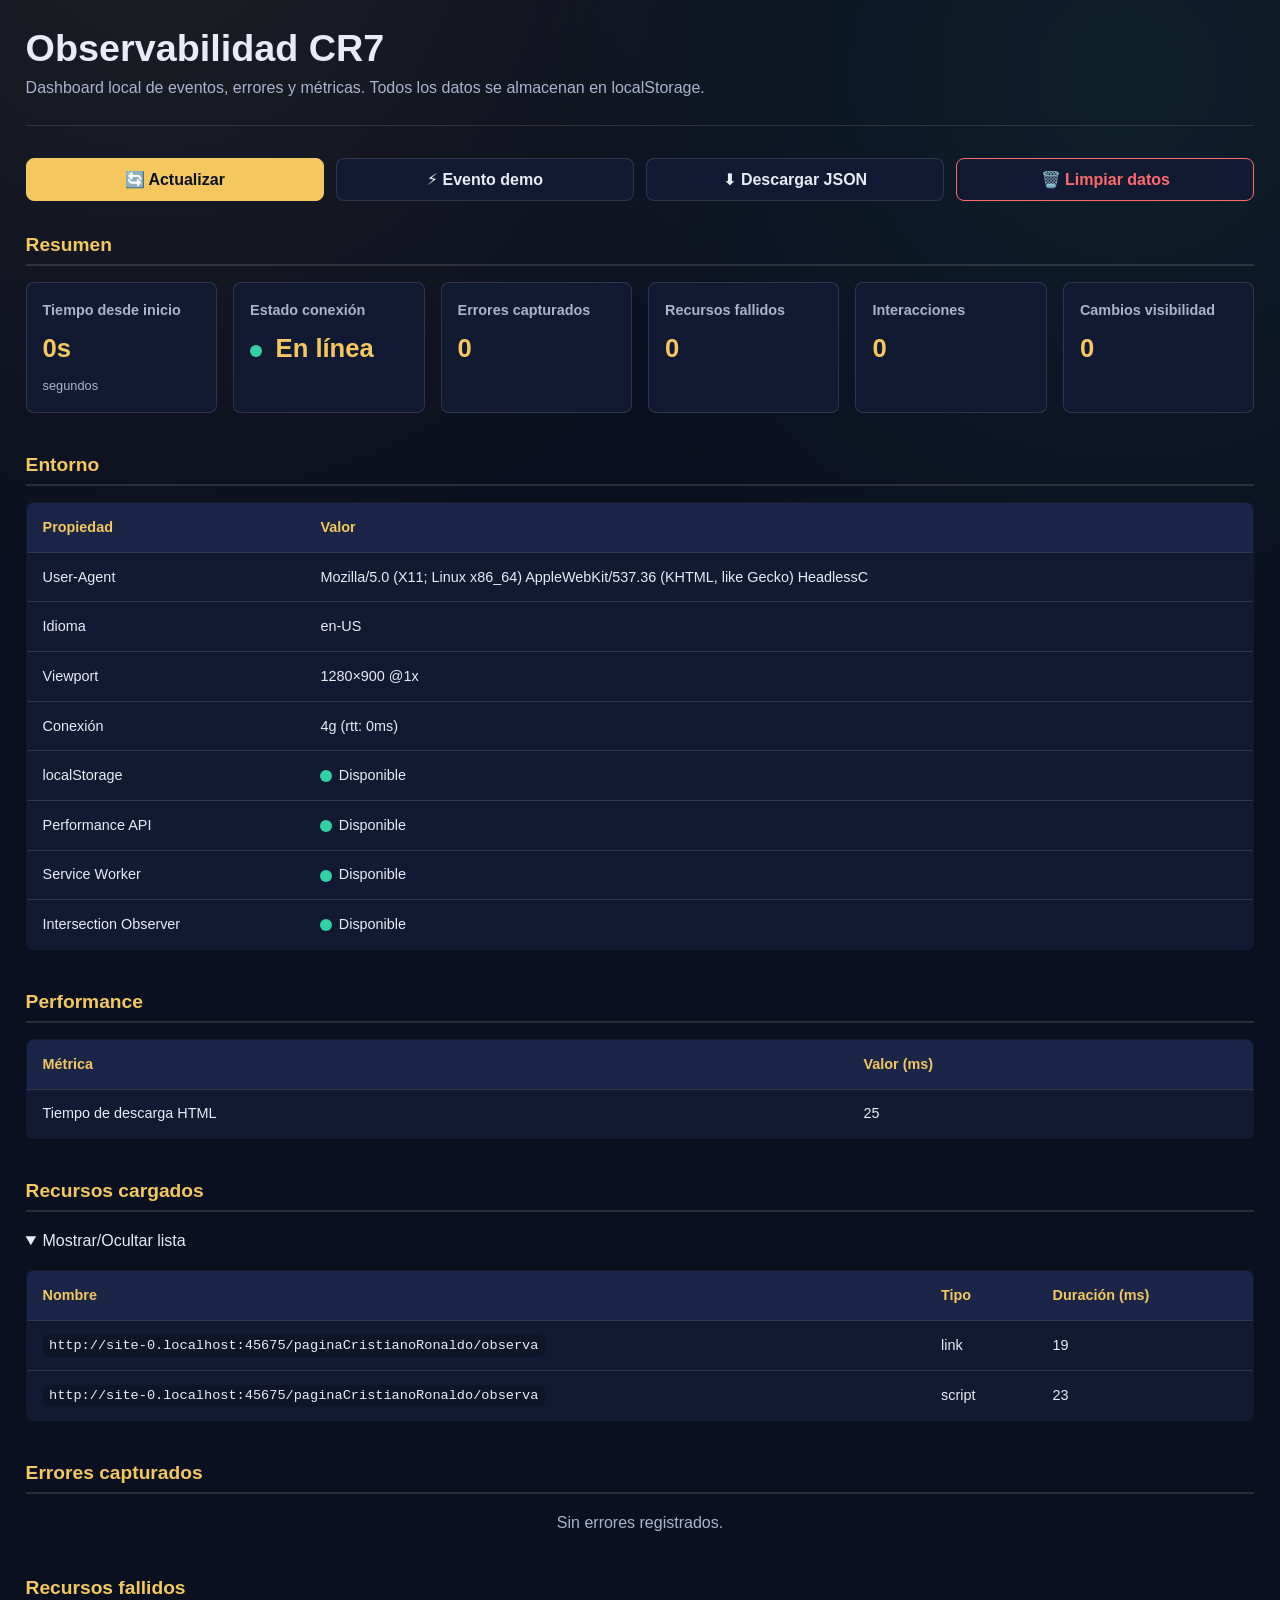
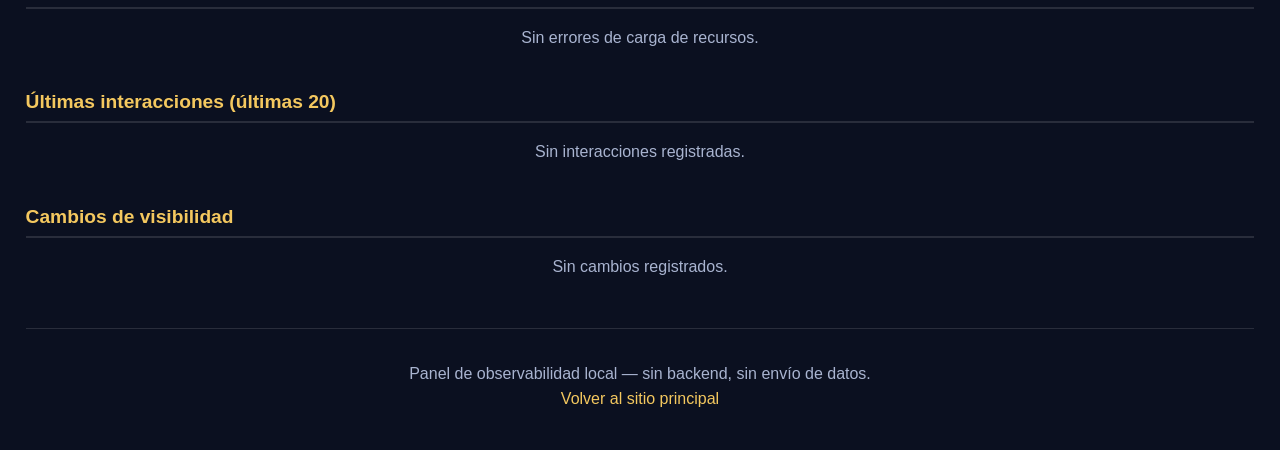
==== paginaCristianoRonaldo/observabilidad.html @ 214ea2b8 "Sitio estático sobre Cristiano Ronaldo con observabilidad local - Página en HTML/CSS/JS vanilla: bio" ====
<!DOCTYPE html>
<html lang="es">
<head>
  <meta charset="UTF-8">
  <meta name="viewport" content="width=device-width, initial-scale=1">
  <title>Observabilidad — Cristiano Ronaldo</title>
  <meta name="description" content="Dashboard de observabilidad local. Registra eventos, errores y métricas del sitio en localStorage.">
  <link rel="icon" href="data:image/svg+xml,<svg xmlns='http://www.w3.org/2000/svg' viewBox='0 0 32 32'><text y='26' font-size='26'>📊</text></svg>">
  <link rel="stylesheet" href="observabilidad.css">
</head>
<body>
  <div class="dashboard">
    <header>
      <h1>Observabilidad CR7</h1>
      <p>Dashboard local de eventos, errores y métricas. Todos los datos se almacenan en localStorage.</p>
    </header>

    <section class="controles" role="group" aria-label="Controles del dashboard">
      <button class="boton boton--primario" id="btn-actualizar" type="button">
        🔄 Actualizar
      </button>
      <button class="boton" id="btn-demo" type="button">
        ⚡ Evento demo
      </button>
      <button class="boton" id="btn-descargar" type="button">
        ⬇️ Descargar JSON
      </button>
      <button class="boton boton--peligro" id="btn-limpiar" type="button">
        🗑️ Limpiar datos
      </button>
    </section>

    <!-- RESUMEN GENERAL -->
    <section class="seccion">
      <h2 class="seccion__titulo">Resumen</h2>
      <div class="estado-grid" id="resumen-grid">
        <div class="estado-card">
          <div class="estado-card__titulo">Tiempo desde inicio</div>
          <div class="estado-card__valor" id="tiempo-sesion">—</div>
          <div class="estado-card__subtitulo">segundos</div>
        </div>
        <div class="estado-card">
          <div class="estado-card__titulo">Estado conexión</div>
          <div class="estado-card__valor">
            <span class="indicador" id="indicador-online"></span>
            <span id="estado-online">—</span>
          </div>
        </div>
        <div class="estado-card">
          <div class="estado-card__titulo">Errores capturados</div>
          <div class="estado-card__valor" id="count-errores">0</div>
        </div>
        <div class="estado-card">
          <div class="estado-card__titulo">Recursos fallidos</div>
          <div class="estado-card__valor" id="count-recursos">0</div>
        </div>
        <div class="estado-card">
          <div class="estado-card__titulo">Interacciones</div>
          <div class="estado-card__valor" id="count-interacciones">0</div>
        </div>
        <div class="estado-card">
          <div class="estado-card__titulo">Cambios visibilidad</div>
          <div class="estado-card__valor" id="count-visibilidad">0</div>
        </div>
      </div>
    </section>

    <!-- ENTORNO -->
    <section class="seccion">
      <h2 class="seccion__titulo">Entorno</h2>
      <table class="datos-tabla">
        <thead>
          <tr>
            <th scope="col">Propiedad</th>
            <th scope="col">Valor</th>
          </tr>
        </thead>
        <tbody id="tabla-entorno">
          <tr><td colspan="2" style="text-align:center; color: var(--texto-tenue);">Cargando…</td></tr>
        </tbody>
      </table>
    </section>

    <!-- PERFORMANCE -->
    <section class="seccion">
      <h2 class="seccion__titulo">Performance</h2>
      <table class="datos-tabla">
        <thead>
          <tr>
            <th scope="col">Métrica</th>
            <th scope="col">Valor (ms)</th>
          </tr>
        </thead>
        <tbody id="tabla-performance">
          <tr><td colspan="2" style="text-align:center; color: var(--texto-tenue);">No disponible</td></tr>
        </tbody>
      </table>
    </section>

    <!-- RECURSOS CAPTURADOS -->
    <section class="seccion">
      <h2 class="seccion__titulo">Recursos cargados</h2>
      <details open>
        <summary>Mostrar/Ocultar lista</summary>
        <table class="datos-tabla" style="margin-top: 1rem;">
          <thead>
            <tr>
              <th scope="col">Nombre</th>
              <th scope="col">Tipo</th>
              <th scope="col">Duración (ms)</th>
            </tr>
          </thead>
          <tbody id="tabla-recursos">
            <tr><td colspan="3" style="text-align:center; color: var(--texto-tenue);">No disponible</td></tr>
          </tbody>
        </table>
      </details>
    </section>

    <!-- ERRORES -->
    <section class="seccion">
      <h2 class="seccion__titulo">Errores capturados</h2>
      <div id="lista-errores">
        <p style="color: var(--texto-tenue); text-align: center;">Sin errores registrados.</p>
      </div>
    </section>

    <!-- RECURSOS FALLIDOS -->
    <section class="seccion">
      <h2 class="seccion__titulo">Recursos fallidos</h2>
      <div id="lista-recursos-fallidos">
        <p style="color: var(--texto-tenue); text-align: center;">Sin errores de carga de recursos.</p>
      </div>
    </section>

    <!-- INTERACCIONES -->
    <section class="seccion">
      <h2 class="seccion__titulo">Últimas interacciones (últimas 20)</h2>
      <div id="lista-interacciones">
        <p style="color: var(--texto-tenue); text-align: center;">Sin interacciones registradas.</p>
      </div>
    </section>

    <!-- VISIBILIDAD -->
    <section class="seccion">
      <h2 class="seccion__titulo">Cambios de visibilidad</h2>
      <div id="lista-visibilidad">
        <p style="color: var(--texto-tenue); text-align: center;">Sin cambios registrados.</p>
      </div>
    </section>

    <footer style="margin-top: 3rem; padding-top: 2rem; border-top: 1px solid var(--borde); text-align: center; color: var(--texto-tenue);">
      <p>
        Panel de observabilidad local — sin backend, sin envío de datos.
        <br>
        <a href="/">Volver al sitio principal</a>
      </p>
    </footer>
  </div>

  <script src="observabilidad.js"></script>
  <script>
    (function () {
      'use strict';

      var btnActualizar = document.getElementById('btn-actualizar');
      var btnDemo = document.getElementById('btn-demo');
      var btnDescargar = document.getElementById('btn-descargar');
      var btnLimpiar = document.getElementById('btn-limpiar');

      function formatTime(ms) {
        if (!ms) return '—';
        var s = Math.floor((Date.now() - ms) / 1000);
        return s + 's';
      }

      function formatTimestamp(ms) {
        return new Date(ms).toLocaleTimeString();
      }

      function renderizar() {
        var snapshot = window.CR7Observability.getSnapshot();

        // Resumen
        document.getElementById('tiempo-sesion').textContent = formatTime(snapshot.startTime);
        document.getElementById('estado-online').textContent = navigator.onLine ? 'En línea' : 'Sin conexión';
        document.getElementById('indicador-online').className = 'indicador ' + (navigator.onLine ? 'indicador--ok' : 'indicador--offline');
        document.getElementById('count-errores').textContent = snapshot.errors.length;
        document.getElementById('count-recursos').textContent = snapshot.resources.length;
        document.getElementById('count-interacciones').textContent = snapshot.interactions.length;
        document.getElementById('count-visibilidad').textContent = snapshot.pageVisibility.length;

        // Entorno
        var entornoHtml = '';
        if (snapshot.environment.userAgent) {
          entornoHtml += '<tr><td>User-Agent</td><td>' + escapeHtml(snapshot.environment.userAgent.substring(0, 80)) + '</td></tr>';
        }
        if (snapshot.environment.language) {
          entornoHtml += '<tr><td>Idioma</td><td>' + escapeHtml(snapshot.environment.language) + '</td></tr>';
        }
        if (snapshot.environment.viewport) {
          var vp = snapshot.environment.viewport;
          entornoHtml += '<tr><td>Viewport</td><td>' + vp.width + '×' + vp.height + ' @' + vp.dpr + 'x</td></tr>';
        }
        if (snapshot.environment.connection) {
          var conn = snapshot.environment.connection;
          entornoHtml += '<tr><td>Conexión</td><td>' + conn.effectiveType + ' (rtt: ' + conn.rtt + 'ms)</td></tr>';
        }
        entornoHtml += '<tr><td>localStorage</td><td><span class="indicador indicador--ok"></span>Disponible</td></tr>';
        if (snapshot.environment.apis.performance) {
          entornoHtml += '<tr><td>Performance API</td><td><span class="indicador indicador--ok"></span>Disponible</td></tr>';
        }
        if (snapshot.environment.apis.serviceWorker) {
          entornoHtml += '<tr><td>Service Worker</td><td><span class="indicador indicador--ok"></span>Disponible</td></tr>';
        }
        if (snapshot.environment.apis.intersectionObserver) {
          entornoHtml += '<tr><td>Intersection Observer</td><td><span class="indicador indicador--ok"></span>Disponible</td></tr>';
        }
        document.getElementById('tabla-entorno').innerHTML = entornoHtml || '<tr><td colspan="2">Sin datos</td></tr>';

        // Performance
        if (snapshot.navigation.timing) {
          var perf = snapshot.navigation.timing;
          var perfHtml = '';
          if (perf.loadEventEnd && perf.navigationStart) {
            perfHtml += '<tr><td>Tiempo total de carga</td><td>' + (perf.loadEventEnd - perf.navigationStart) + '</td></tr>';
          }
          if (perf.domContentLoadedEventEnd && perf.navigationStart) {
            perfHtml += '<tr><td>DOM Ready</td><td>' + (perf.domContentLoadedEventEnd - perf.navigationStart) + '</td></tr>';
          }
          if (perf.responseEnd && perf.fetchStart) {
            perfHtml += '<tr><td>Tiempo de descarga HTML</td><td>' + (perf.responseEnd - perf.fetchStart) + '</td></tr>';
          }
          document.getElementById('tabla-performance').innerHTML = perfHtml || '<tr><td colspan="2">Sin datos de timing</td></tr>';
        }

        // Recursos
        if (snapshot.resourceMetrics && snapshot.resourceMetrics.length) {
          var recursosHtml = snapshot.resourceMetrics.slice(0, 20).map(function (r) {
            return '<tr><td><span class="valor-tecnico">' + escapeHtml(r.name.substring(0, 60)) + '</span></td><td>' + r.type + '</td><td>' + Math.round(r.duration) + '</td></tr>';
          }).join('');
          document.getElementById('tabla-recursos').innerHTML = recursosHtml;
        }

        // Errores
        var erroresHtml = snapshot.errors.slice(-10).reverse().map(function (e) {
          return '<div class="evento evento--error"><span class="evento__tiempo">' + formatTimestamp(e.timestamp) + '</span><div class="evento__contenido">[' + e.type + '] ' + escapeHtml(e.message || e.reason || 'Sin detalles') + (e.source ? '\n' + e.source + ':' + e.lineno : '') + '</div></div>';
        }).join('');
        document.getElementById('lista-errores').innerHTML = erroresHtml || '<p style="color: var(--texto-tenue); text-align: center;">Sin errores registrados.</p>';

        // Recursos fallidos
        var fallHtml = snapshot.resources.slice(-10).reverse().map(function (r) {
          return '<div class="evento evento--error"><span class="evento__tiempo">' + formatTimestamp(r.timestamp) + '</span><div class="evento__contenido">' + r.type.toUpperCase() + '\n' + escapeHtml(r.src) + '</div></div>';
        }).join('');
        document.getElementById('lista-recursos-fallidos').innerHTML = fallHtml || '<p style="color: var(--texto-tenue); text-align: center;">Sin errores de carga de recursos.</p>';

        // Interacciones
        var interHtml = snapshot.interactions.slice(-20).reverse().map(function (i) {
          var clase = i.demo ? 'evento' : (i.type === 'click' ? 'evento' : '');
          return '<div class="' + clase + '"><span class="evento__tiempo">' + formatTimestamp(i.timestamp) + '</span><div class="evento__contenido">[' + i.type.toUpperCase() + '] ' + (i.text ? escapeHtml(i.text) : 'interacción sin texto') + (i.url ? ' (' + escapeHtml(i.url.substring(0, 40)) + ')' : '') + '</div></div>';
        }).join('');
        document.getElementById('lista-interacciones').innerHTML = interHtml || '<p style="color: var(--texto-tenue); text-align: center;">Sin interacciones registradas.</p>';

        // Visibilidad
        var visHtml = snapshot.pageVisibility.slice(-10).reverse().map(function (v) {
          return '<div class="evento"><span class="evento__tiempo">' + formatTimestamp(v.timestamp) + '</span><div class="evento__contenido">Estado: ' + (v.state === 'visible' ? '👁️ Visible' : '👻 Oculta') + '</div></div>';
        }).join('');
        document.getElementById('lista-visibilidad').innerHTML = visHtml || '<p style="color: var(--texto-tenue); text-align: center;">Sin cambios registrados.</p>';
      }

      function escapeHtml(text) {
        return text.replace(/[&<>"']/g, function (c) {
          return { '&': '&amp;', '<': '&lt;', '>': '&gt;', '"': '&quot;', "'": '&#39;' }[c];
        });
      }

      btnActualizar.addEventListener('click', renderizar);

      btnDemo.addEventListener('click', function () {
        window.CR7Observability.generateDemo();
        renderizar();
      });

      btnDescargar.addEventListener('click', function () {
        var json = window.CR7Observability.export();
        var blob = new Blob([json], { type: 'application/json' });
        var url = URL.createObjectURL(blob);
        var a = document.createElement('a');
        a.href = url;
        a.download = 'cr7-observability-' + new Date().toISOString().split('T')[0] + '.json';
        document.body.appendChild(a);
        a.click();
        document.body.removeChild(a);
        URL.revokeObjectURL(url);
      });

      btnLimpiar.addEventListener('click', function () {
        if (confirm('¿Limpiar todo el almacenamiento de observabilidad? Esta acción no se puede deshacer.')) {
          window.CR7Observability.clearData();
          renderizar();
          alert('Datos limpiados.');
        }
      });

      // Renderizar al cargar
      if (document.readyState === 'loading') {
        document.addEventListener('DOMContentLoaded', renderizar);
      } else {
        renderizar();
      }

      // Auto-actualizar cada 2 segundos
      setInterval(renderizar, 2000);
    })();
  </script>
</body>
</html>
---- paginaCristianoRonaldo/observabilidad.css ----
/* =====================================================================
   Observabilidad — Estilos del dashboard
   Semántico, accesible, responsive, tema oscuro coherente con el sitio.
   ===================================================================== */

:root {
  --azul-noche: #0b1020;
  --azul-profundo: #121a33;
  --azul-suave: #1b2547;
  --blanco: #ffffff;
  --texto: #e8ecf7;
  --texto-tenue: #a9b4d0;
  --oro: #f4c85f;
  --oro-oscuro: #c9992f;
  --verde: #2fd1a5;
  --rojo: #ff6b6b;
  --amarillo: #ffd93d;
  --borde: rgba(255, 255, 255, 0.12);
  --transicion: 220ms ease;
}

* {
  box-sizing: border-box;
}

html {
  scroll-behavior: smooth;
}

body {
  margin: 0;
  font-family: "Segoe UI", "Helvetica Neue", Arial, system-ui, sans-serif;
  font-size: clamp(0.9rem, 0.85rem + 0.3vw, 1rem);
  line-height: 1.6;
  color: var(--texto);
  background-color: var(--azul-noche);
  background-image:
    radial-gradient(circle at 12% -10%, rgba(244, 200, 95, 0.08), transparent 45%),
    radial-gradient(circle at 88% 8%, rgba(47, 209, 165, 0.08), transparent 42%);
  background-attachment: fixed;
}

h1, h2, h3 {
  line-height: 1.2;
  margin: 0 0 0.6em;
}

h1 { font-size: clamp(1.8rem, 1.4rem + 1.2vw, 2.4rem); }
h2 { font-size: clamp(1.3rem, 1.1rem + 0.8vw, 1.8rem); }
h3 { font-size: clamp(1rem, 0.9rem + 0.4vw, 1.3rem); }

p { margin: 0 0 0.8rem; }

a {
  color: var(--oro);
  text-decoration: none;
  transition: color var(--transicion);
}

a:hover { color: var(--blanco); }

button {
  font-family: inherit;
  font-size: inherit;
  cursor: pointer;
}

:focus-visible {
  outline: 3px solid var(--verde);
  outline-offset: 2px;
  border-radius: 4px;
}

/* ---------- Contenedor principal ---------- */
.dashboard {
  max-width: 1400px;
  margin: 0 auto;
  padding: clamp(1rem, 2vw, 2rem);
}

header {
  margin-bottom: 2rem;
  padding-bottom: 1.5rem;
  border-bottom: 1px solid var(--borde);
}

header h1 {
  margin-bottom: 0.25rem;
}

header p {
  color: var(--texto-tenue);
  margin: 0;
}

/* ---------- Panel de controles ---------- */
.controles {
  display: grid;
  grid-template-columns: repeat(auto-fit, minmax(160px, 1fr));
  gap: 0.75rem;
  margin-bottom: 2rem;
}

.boton {
  padding: 0.7rem 1.2rem;
  border: 1px solid var(--borde);
  border-radius: 8px;
  background: var(--azul-profundo);
  color: var(--texto);
  font-weight: 600;
  transition: background-color var(--transicion), border-color var(--transicion);
}

.boton:hover {
  background: var(--azul-suave);
  border-color: var(--oro);
}

.boton--primario {
  background: var(--oro);
  color: var(--azul-noche);
  border-color: var(--oro);
}

.boton--primario:hover {
  background: var(--oro-oscuro);
  border-color: var(--oro-oscuro);
}

.boton--peligro {
  border-color: var(--rojo);
  color: var(--rojo);
}

.boton--peligro:hover {
  background: rgba(255, 107, 107, 0.1);
}

.boton:disabled {
  opacity: 0.5;
  cursor: not-allowed;
}

/* ---------- Secciones de datos ---------- */
.seccion {
  margin-bottom: 2.5rem;
}

.seccion__titulo {
  font-size: 1.2rem;
  font-weight: 700;
  color: var(--oro);
  margin-bottom: 1rem;
  padding-bottom: 0.5rem;
  border-bottom: 2px solid var(--borde);
}

.datos-tabla {
  width: 100%;
  border-collapse: collapse;
  background: var(--azul-profundo);
  border: 1px solid var(--borde);
  border-radius: 8px;
  overflow: hidden;
  font-size: 0.9rem;
}

.datos-tabla th,
.datos-tabla td {
  padding: 0.8rem 1rem;
  text-align: left;
  border-bottom: 1px solid var(--borde);
}

.datos-tabla thead th {
  background: var(--azul-suave);
  font-weight: 700;
  color: var(--oro);
}

.datos-tabla tbody tr:hover {
  background: rgba(47, 209, 165, 0.05);
}

.datos-tabla tbody tr:last-child td {
  border-bottom: 0;
}

.valor-tecnico {
  font-family: "Courier New", monospace;
  font-size: 0.85rem;
  background: rgba(0, 0, 0, 0.2);
  padding: 0.2rem 0.4rem;
  border-radius: 4px;
}

/* ---------- Tarjeta de evento ---------- */
.evento {
  padding: 0.8rem;
  margin-bottom: 0.5rem;
  background: var(--azul-suave);
  border-left: 3px solid var(--verde);
  border-radius: 4px;
}

.evento--error {
  border-left-color: var(--rojo);
}

.evento--advertencia {
  border-left-color: var(--amarillo);
}

.evento__tiempo {
  display: block;
  font-size: 0.8rem;
  color: var(--texto-tenue);
  margin-bottom: 0.25rem;
}

.evento__contenido {
  word-break: break-word;
  white-space: pre-wrap;
  font-family: "Courier New", monospace;
  font-size: 0.85rem;
}

/* ---------- Grid de estado ---------- */
.estado-grid {
  display: grid;
  grid-template-columns: repeat(auto-fit, minmax(180px, 1fr));
  gap: 1rem;
  margin-bottom: 2rem;
}

.estado-card {
  padding: 1rem;
  background: var(--azul-profundo);
  border: 1px solid var(--borde);
  border-radius: 8px;
}

.estado-card__titulo {
  font-size: 0.9rem;
  font-weight: 700;
  color: var(--texto-tenue);
  margin-bottom: 0.4rem;
}

.estado-card__valor {
  font-size: 1.6rem;
  font-weight: 700;
  color: var(--oro);
  word-break: break-all;
}

.estado-card__subtitulo {
  font-size: 0.8rem;
  color: var(--texto-tenue);
  margin-top: 0.4rem;
}

/* ---------- Indicador de estado ---------- */
.indicador {
  display: inline-block;
  width: 12px;
  height: 12px;
  border-radius: 50%;
  margin-right: 0.4rem;
  vertical-align: middle;
}

.indicador--ok {
  background: var(--verde);
}

.indicador--error {
  background: var(--rojo);
}

.indicador--offline {
  background: var(--amarillo);
}

/* ---------- Responsive ---------- */
@media (max-width: 768px) {
  .controles {
    grid-template-columns: repeat(2, 1fr);
  }

  .datos-tabla {
    font-size: 0.8rem;
  }

  .datos-tabla th,
  .datos-tabla td {
    padding: 0.6rem 0.8rem;
  }

  .estado-grid {
    grid-template-columns: repeat(2, 1fr);
  }
}

@media (max-width: 480px) {
  .dashboard {
    padding: 0.75rem;
  }

  .controles {
    grid-template-columns: 1fr;
  }

  .datos-tabla {
    font-size: 0.75rem;
  }

  .datos-tabla th,
  .datos-tabla td {
    padding: 0.5rem;
  }

  .estado-grid {
    grid-template-columns: 1fr;
  }

  .estado-card__valor {
    font-size: 1.3rem;
  }
}

@media print {
  .controles {
    display: none;
  }

  body {
    background: #fff;
    color: #000;
  }

  .dashboard {
    max-width: 100%;
  }
}
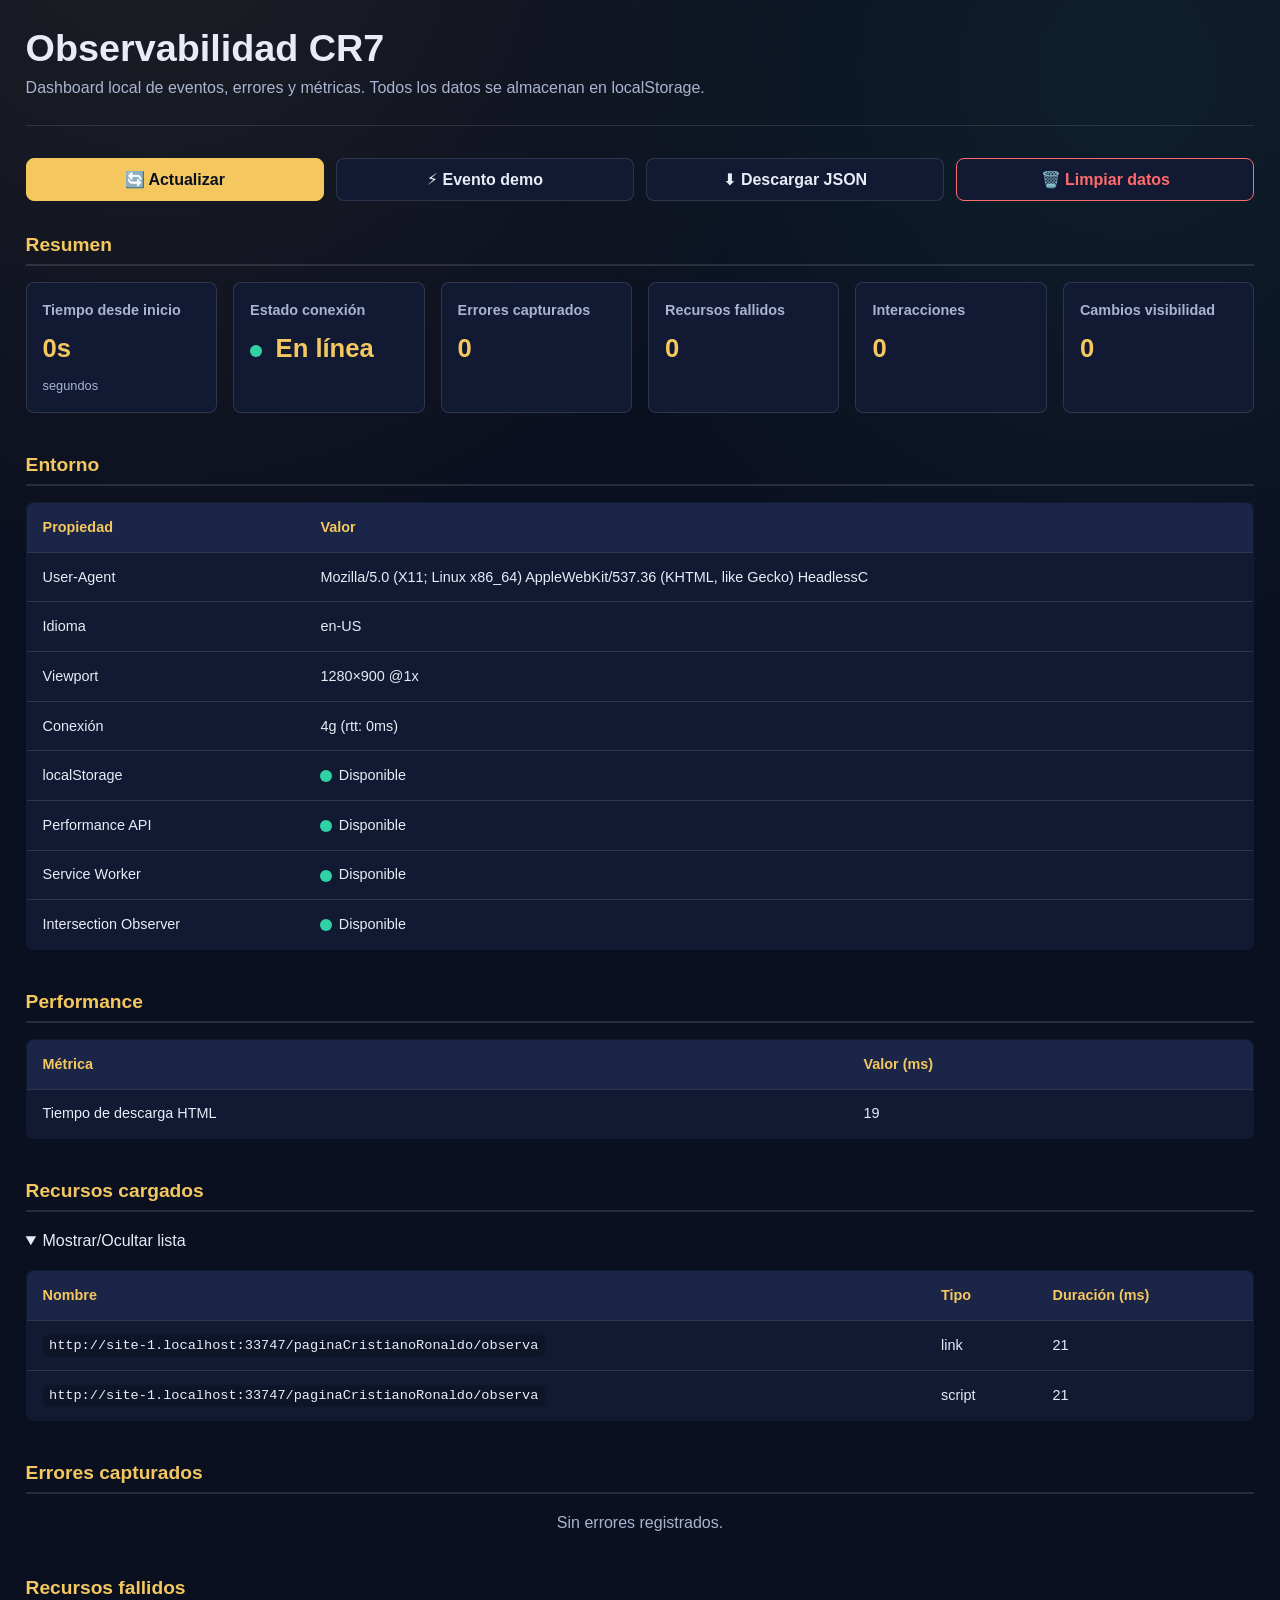
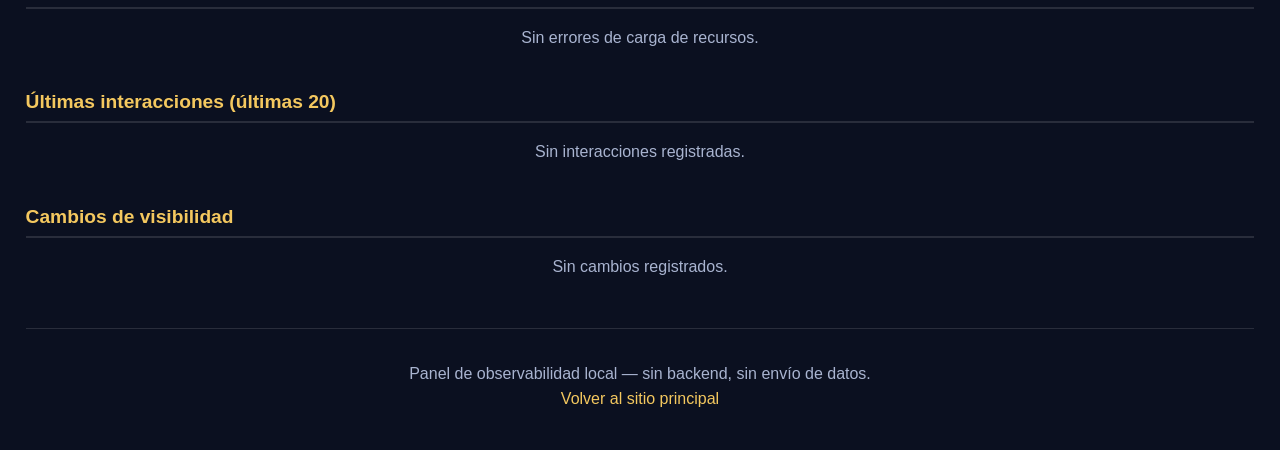
==== commit d538e0ed: "CI/CD: pruebas básicas y despliegue a GitHub Pages - tests/basic-checks.mjs: comprobaciones sin depe" ====
--- a/paginaCristianoRonaldo/observabilidad.html
+++ b/paginaCristianoRonaldo/observabilidad.html
@@ -153,7 +153,7 @@
       <p>
         Panel de observabilidad local — sin backend, sin envío de datos.
         <br>
-        <a href="/">Volver al sitio principal</a>
+        <a href="index.html">Volver al sitio principal</a>
       </p>
     </footer>
   </div>
